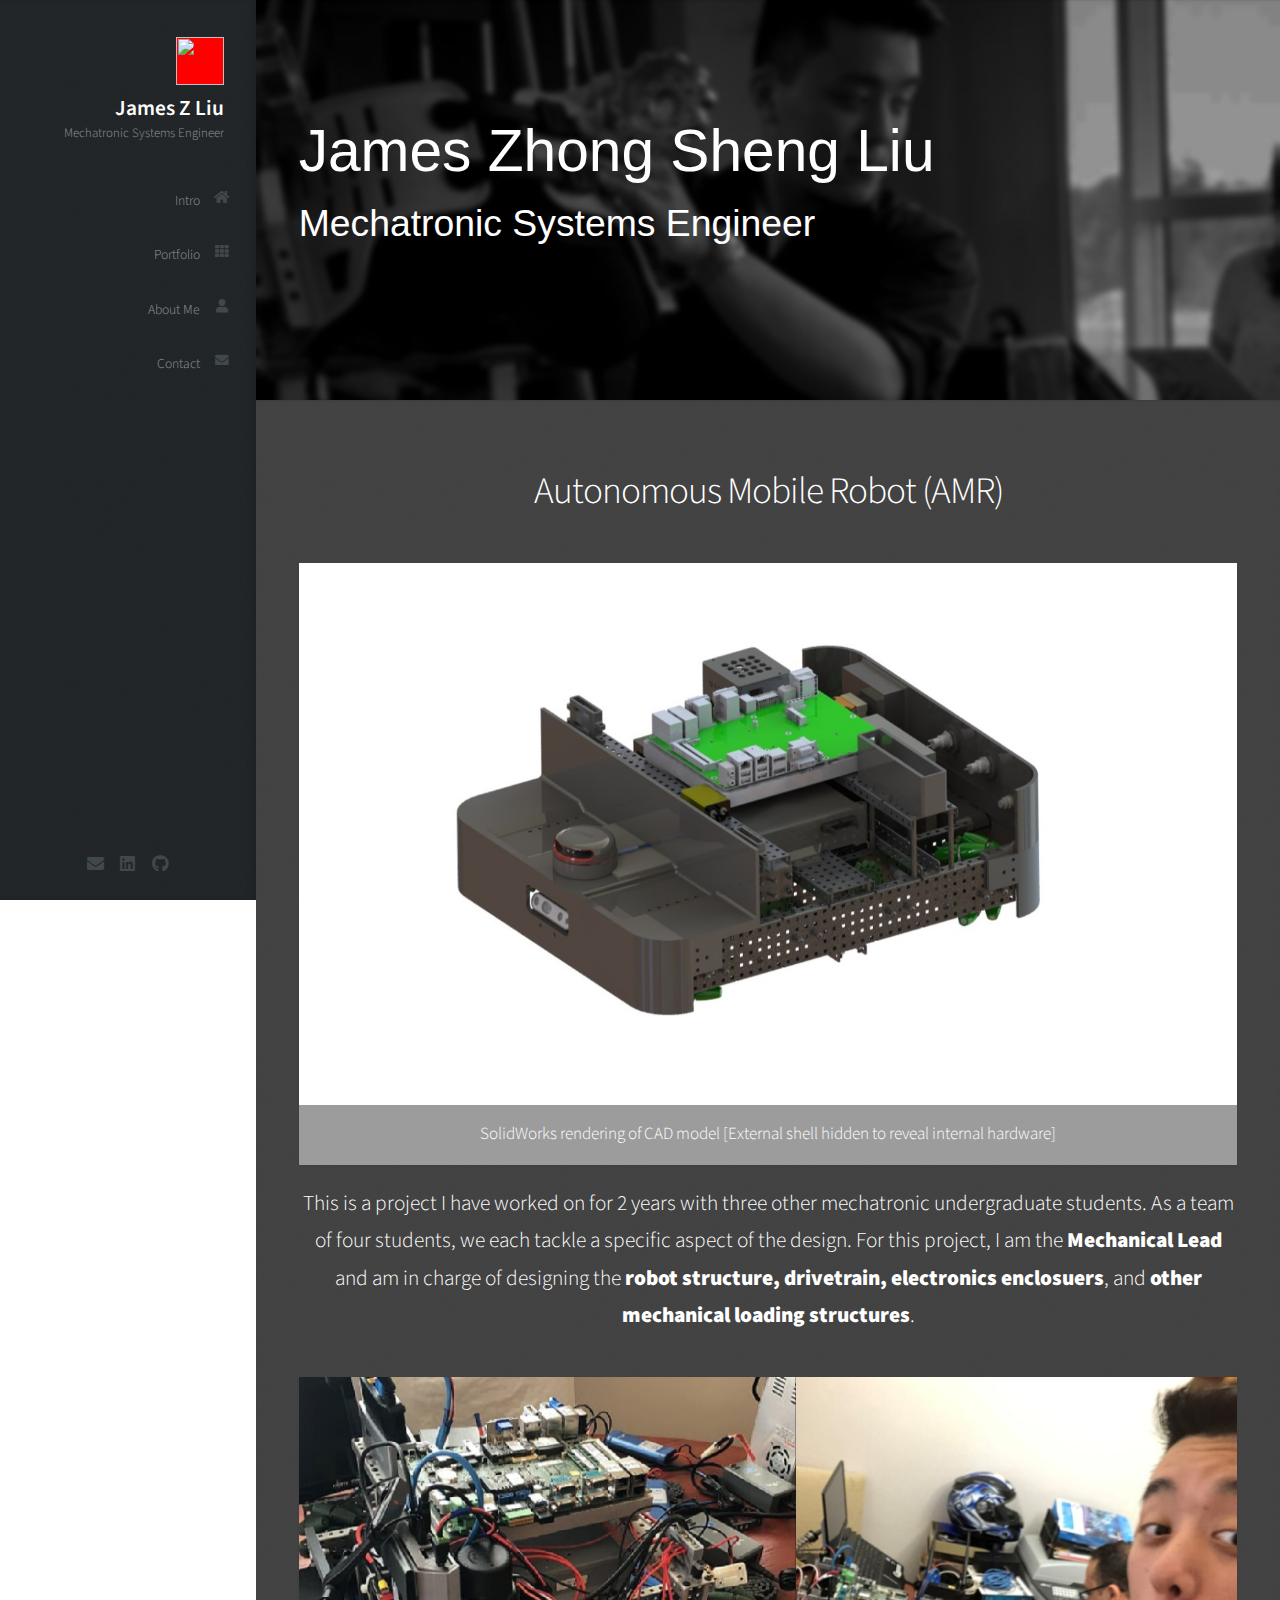
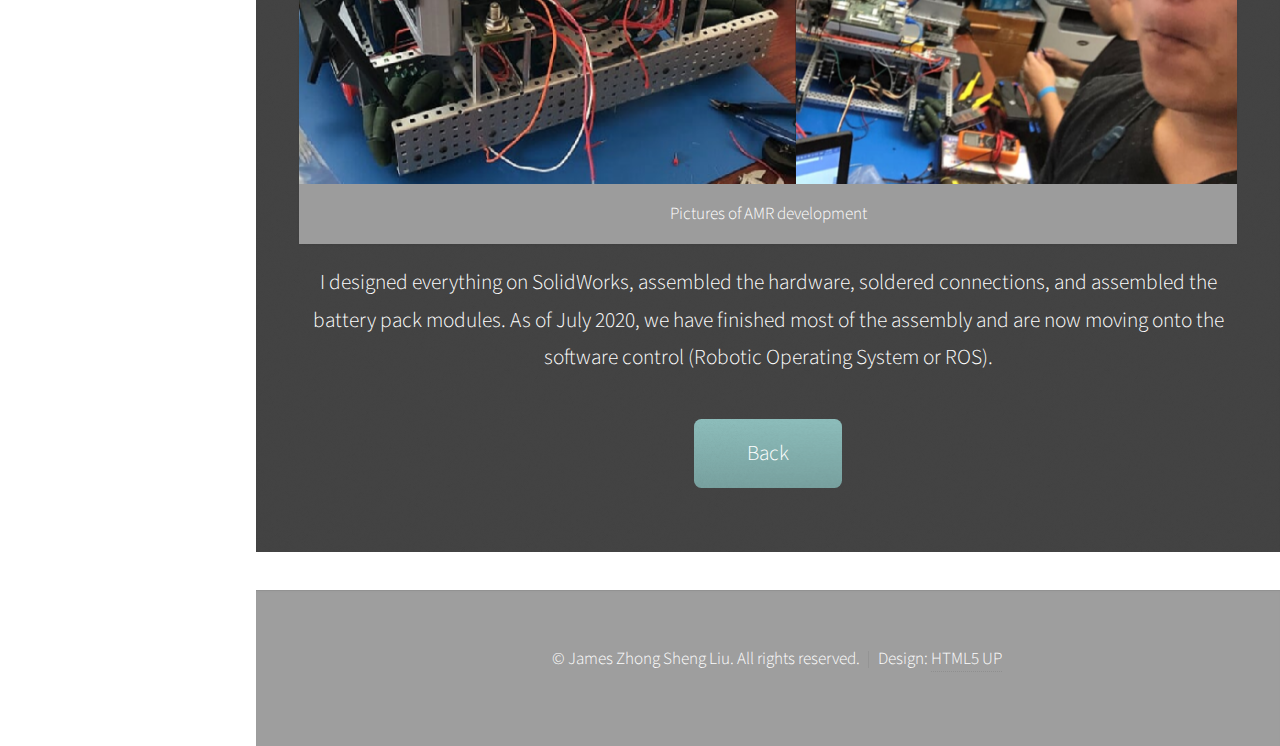
==== AMR.html @ 95d12a4d "Good commit" ====
<!DOCTYPE HTML>
<!--
	Prologue by HTML5 UP
	html5up.net | @ajlkn
	Free for personal and commercial use under the CCA 3.0 license (html5up.net/license)
-->
<html>
	<head>
		<title>James Z Liu</title>
		<meta charset="utf-8" />
		<meta name="viewport" content="width=device-width, initial-scale=1, user-scalable=no" />
		<link rel="stylesheet" href="assets/css/main.css" />
	</head>
	<body class="is-preload">

		<!-- Header -->
			<div id="header">

				<div class="top">

					<!-- Logo -->
						<div id="logo">
							<span class="image avatar48"><img src="images/avatar.jpg" alt="" /></span>
							<h1 id="title">James Z Liu</h1>
							<p>Mechatronic Systems Engineer</p>
						</div>

					<!-- Nav -->
						<nav id="nav">
							<ul>
								<li><a href="index.html#top" id="top-link"><span class="icon solid fa-home">Intro</span></a></li>
								<li><a href="index.html#portfolio" id="portfolio-link"><span class="icon solid fa-th">Portfolio</span></a></li>
								<li><a href="index.html#about" id="about-link"><span class="icon solid fa-user">About Me</span></a></li>
								<li><a href="index.html#contact" id="contact-link"><span class="icon solid fa-envelope">Contact</span></a></li>
							</ul>
						</nav>

				</div>

				<div class="bottom">

					<!-- Social Icons -->
						<ul class="icons">
							<li><a href="mailto:liuj123123@gmail.com?subject=I saw your GitHub Pages Portfolio" class="icon solid fa-envelope"><span class="label">Email</span></a></li>
							<li><a href="https://www.linkedin.com/in/jameszliu/" class="icon brands fa-linkedin"><span class="label">LinkedIn</a></span></a></li>
							<!-- <li><a href="#" class="icon brands fa-facebook-f"><span class="label">Facebook</span></a></li> -->
							<li><a href="https://github.com/liuj123123" class="icon brands fa-github"><span class="label">Github</span></a></li>
							<!-- <li><a href="#" class="icon brands fa-dribbble"><span class="label">Dribbble</span></a></li> -->
						</ul>

				</div>

			</div>

		<!-- Main -->
			<div id="main">

				<!-- Intro -->
					<section id="top" class="one dark cover">
						<div class="container">

							<header>
								<h4 class="alt"><strong>James Zhong Sheng Liu </strong></h4>
								<h5 class="alt"><strong>Mechatronic Systems Engineer</strong></h5>
								<!-- <p>Welcome to my online portfolio.<br />
								</p> -->
							</header>

							

						</div>
					</section>

				<!-- Portfolio -->
					<section id="portfolio" class="two">
						<div class="container">

							<header>
								<h2>Autonomous Mobile Robot (AMR)</h2>
							</header>
							<article class="item">
								<a class="image fit"><img src="images/AMR_1.jpg" width="700" alt="" /></a>
								<header>
									<h3>SolidWorks rendering of CAD model [External shell hidden to reveal internal hardware]
									</h3>
								</header>
							</article>
							<p> This is a project I have worked on for 2 years with three other mechatronic 
								undergraduate students. As a team of four students, we each tackle a 
								specific aspect of the design. For this project, I am the <emph>Mechanical Lead</emph>
								and am in charge of designing the <emph>robot structure, drivetrain, electronics 
								enclosuers</emph>, and <emph>other mechanical loading structures</emph>.
							</p>
							<article class="item">
								<a class="image fit"><img src="images/AMR_2.jpg" width="700" alt="" /></a>
								<header>
									<h3>Pictures of AMR development</h3>
								</header>
							</article>
							<p> I designed everything on SolidWorks, assembled the hardware, soldered 
								connections, and assembled the battery pack modules. As of 
								July 2020, we have finished most of the assembly and are now 
								moving onto the software control (Robotic Operating System or ROS).
							</p>
							<footer>
								<a href="index.html#portfolio" class="button scrolly">Back</a>
							</footer>
							<!-- <div class="row">
								<div class="col-4 col-12-mobile">
									<article class="item">
										<a href="#" class="image fit"><img src="images/pic02.jpg" alt="" /></a>
										<header>
											<h3>Autonomous Eco-robot</h3>
										</header>
									</article>
									<article class="item">
										<a href="#" class="image fit"><img src="images/pic03.jpg" alt="" /></a>
										<header>
											<h3>VTOL Drone UAV</h3>
										</header>
									</article>
								</div>
								<div class="col-4 col-12-mobile">
									<article class="item">
										<a href="#" class="image fit"><img src="images/pic04.jpg" alt="" /></a>
										<header>
											<h3>Biomimetic Hand</h3>
										</header>
									</article>
									<article class="item">
										<a href="#" class="image fit"><img src="images/pic05.jpg" alt="" /></a>
										<header>
											<h3>Placeholder 1</h3>
										</header>
									</article>
								</div>
								<div class="col-4 col-12-mobile">
									<article class="item">
										<a href="#" class="image fit"><img src="images/pic06.jpg" alt="" /></a>
										<header>
											<h3>Placeholder 2</h3>
										</header>
									</article>
									<article class="item">
										<a href="#" class="image fit"><img src="images/pic07.jpg" alt="" /></a>
										<header>
											<h3>Placeholder 3</h3>
										</header>
									</article>
								</div>
							</div> -->

						</div>
					</section>

				<!-- About Me -->
					<!-- <section id="about" class="three">
						<div class="container">

							<header>
								<h2>About Me</h2>
							</header>

							<a href="#" class="image featured"><img src="images/pic08.jpg" alt="" /></a>

							<p>You may find it difficult to separate me from my computer because 
								I am usually working on an engineering project, learning about the 
								stock market, or playing video games. However, if you DO manage to 
								get me outdoors, we could go on hikes together, workout at the gym, or 
								grill up some meat on my barbeque. Occasionally, movies at the local Cineplex!
								</br></br>
								My father comes from China, and my mother, South Korea. I was born in Manila, 
								Philippines where I spent the first 18 years of my life. Currently, I call 
								Vancouver, Canada my home.
							</p>

						</div>
					</section> -->

				<!-- Contact -->
					<!-- <section id="contact" class="four">
						<div class="container">

							<header>
								<h2>Contact</h2>
							</header>

							<p>If you have made it this far, I would love to hear from you. 
								What are your interests? What are your passions? Do you have 
								a venture you would like to work on with me? Reach out!
							</p>
							<li><a href="mailto:liuj123123@gmail.com?subject=I saw your GitHub Pages Portfolio" class="icon solid fa-envelope"><span class="label">Email</span></a><a href="mailto:liuj123123@gmail.com?subject=I saw your GitHub Pages Portfolio"> liuj123123@gmail.com</a></li>
							<li><a href="https://www.linkedin.com/in/jameszliu/" class="icon brands fa-linkedin"><span class="label">LinkedIn</a></span></a> <a href="https://www.linkedin.com/in/jameszliu/">LinkedIn.com/in/jameszliu/</a></li>
							<li><a href="https://github.com/liuj123123" class="icon brands fa-github"><span class="label">Github</span></a> <a href="https://github.com/liuj123123">GitHub.com/liuj123123</a></li>
							<!-- <form method="post" action="#">
								<div class="row">
									<div class="col-6 col-12-mobile"><input type="text" name="name" placeholder="Name" /></div>
									<div class="col-6 col-12-mobile"><input type="text" name="email" placeholder="Email" /></div>
									<div class="col-12">
										<textarea name="message" placeholder="Message"></textarea>
									</div>
									<div class="col-12">
										<input type="submit" value="Send Message" />
									</div>
								</div>
							</form> -->

						</div>
					</section> -->

			</div>

		<!-- Footer -->
			<div id="footer">

				<!-- Copyright -->
					<ul class="copyright">
						<li>&copy; James Zhong Sheng Liu. All rights reserved.</li><li>Design: <a href="http://html5up.net">HTML5 UP</a></li>
					</ul>

			</div>

		<!-- Scripts -->
			<script src="assets/js/jquery.min.js"></script>
			<script src="assets/js/jquery.scrolly.min.js"></script>
			<script src="assets/js/jquery.scrollex.min.js"></script>
			<script src="assets/js/browser.min.js"></script>
			<script src="assets/js/breakpoints.min.js"></script>
			<script src="assets/js/util.js"></script>
			<script src="assets/js/main.js"></script>

	</body>
</html>
---- assets/css/main.css ----
@import url("fontawesome-all.min.css");
@import url("https://fonts.googleapis.com/css?family=Source+Sans+Pro:300,300italic,400,600");

/*
	Prologue by HTML5 UP
	html5up.net | @ajlkn
	Free for personal and commercial use under the CCA 3.0 license (html5up.net/license)
*/

html, body, div, span, applet, object,
iframe, h1, h2, h3, h4, h5, h6, p, blockquote,
pre, a, abbr, acronym, address, big, cite,
code, del, dfn, em, img, ins, kbd, q, s, samp,
small, strike, strong, sub, sup, tt, var, b,
u, i, center, dl, dt, dd, ol, ul, li, fieldset,
form, label, legend, table, caption, tbody,
tfoot, thead, tr, th, td, article, aside,
canvas, details, embed, figure, figcaption,
footer, header, hgroup, menu, nav, output, ruby,
section, summary, time, mark, audio, video {
	margin: 0;
	padding: 0;
	border: 0;
	font-size: 100%;
	font: inherit;
	vertical-align: baseline;}

article, aside, details, figcaption, figure,
footer, header, hgroup, menu, nav, section {
	display: block;}

body {
	line-height: 1;
}

ol, ul {
	list-style: none;
}

blockquote, q {
	quotes: none;
}

	blockquote:before, blockquote:after, q:before, q:after {
		content: '';
		content: none;
	}

table {
	border-collapse: collapse;
	border-spacing: 0;
}

body {
	-webkit-text-size-adjust: none;
}

mark {
	background-color: transparent;
	color: inherit;
}

input::-moz-focus-inner {
	border: 0;
	padding: 0;
}

input, select, textarea {
	-moz-appearance: none;
	-webkit-appearance: none;
	-ms-appearance: none;
	appearance: none;
}

/* Basic */

	html {
		box-sizing: border-box;
	}

	*, *:before, *:after {
		box-sizing: inherit;
	}

	body {
		background: #fff;
		font-family: 'Source Sans Pro', sans-serif;
		font-size: 19pt;
		font-weight: 300;
		line-height: 1.75em;
		color: rgb(255, 255, 255);
	}

		body.is-preload *, body.is-preload *:before, body.is-preload *:after {
			-moz-animation: none !important;
			-webkit-animation: none !important;
			-ms-animation: none !important;
			animation: none !important;
			-moz-transition: none !important;
			-webkit-transition: none !important;
			-ms-transition: none !important;
			transition: none !important;
		}

	input, textarea, select {
		font-family: 'Source Sans Pro', sans-serif;
		font-size: 19pt;
		font-weight: 300;
		line-height: 1.75em;
		color: rgb(255, 255, 255);
	}

	h1, h2, h3, h4, h5, h6 {
		font-weight: 300;
		color: rgb(255, 255, 255);
		line-height: 1.5em;
	}

	h1 a, h2 a, h3 a, h4 a, h5 a, h6 a {
		color: inherit;
		text-decoration: none;
	}

		h1 a strong, h2 a strong, h3 a strong, h4 a strong, h5 a strong, h6 a strong {
			color: rgb(255, 255, 255);
		}

	h2 {
		font-size: 1.75em;
		letter-spacing: -1px;
	}

		h2.alt {
			color: rgb(255, 255, 255);
		}

			h2.alt strong {
				color: #666;
			}

	h3 {
		font-size: 1.5em;
	}
	h4 {
		font-size: 2.75em;
		font-family: 'Georgia', sans-serif;
	}
	h5 {
		font-size: 1.75em;
		font-family: 'Georgia', sans-serif;
	}
	header {
		margin: 0 0 2em 0;
	}

		header > p {
			margin: 1em 0 0 0;
		}

	footer {
		margin: 2em 0 0 0;
	}

	strong, b {
		font-weight: 300;
		color: #666;
	}

	emphasize, emph {
		font-weight: 1000;
		color: rgb(255, 255, 255);
	}

	em, i {
		font-style: italic;
	}

	a {
		text-decoration: none;
		color: inherit;
		border-bottom: dotted 1px rgba(128, 128, 128, 0.5);
		-moz-transition: color 0.35s ease-in-out, border-bottom-color 0.35s ease-in-out;
		-webkit-transition: color 0.35s ease-in-out, border-bottom-color 0.35s ease-in-out;
		-ms-transition: color 0.35s ease-in-out, border-bottom-color 0.35s ease-in-out;
		transition: color 0.35s ease-in-out, border-bottom-color 0.35s ease-in-out;
		outline: 0;
	}

		a:hover {
			color: #E27689;
			border-bottom-color: rgba(255, 255, 255, 0);
		}

	sub {
		position: relative;
		top: 0.5em;
		font-size: 0.8em;
	}

	sup {
		position: relative;
		top: -0.5em;
		font-size: 0.8em;
	}

	hr {
		border: 0;
		border-top: solid 1px #ddd;
	}

	blockquote {
		border-left: solid 0.5em #ddd;
		padding: 1em 0 1em 2em;
		font-style: italic;
	}

	p, ul, ol, dl, table {
		margin-bottom: 2em;
	}

	br.clear {
		clear: both;
	}

/* Container */

	.container {
		margin: 0 auto;
		max-width: 100%;
		width: 1400px;
	}

		@media screen and (min-width: 961px) and (max-width: 1880px) {

			.container {
				width: 1200px;
			}

		}

		@media screen and (min-width: 961px) and (max-width: 1620px) {

			.container {
				width: 960px;
			}

		}

		@media screen and (min-width: 961px) and (max-width: 1320px) {

			.container {
				width: 100%;
			}

		}

		@media screen and (max-width: 960px) {

			.container {
				width: 100%;
			}

		}

		@media screen and (max-width: 736px) {

			.container {
				width: 100%;
			}

		}

/* Row */

	.row {
		display: flex;
		flex-wrap: wrap;
		box-sizing: border-box;
		align-items: stretch;
	}

		.row > * {
			box-sizing: border-box;
		}

		.row.gtr-uniform > * > :last-child {
			margin-bottom: 0;
		}

		.row.aln-left {
			justify-content: flex-start;
		}

		.row.aln-center {
			justify-content: center;
		}

		.row.aln-right {
			justify-content: flex-end;
		}

		.row.aln-top {
			align-items: flex-start;
		}

		.row.aln-middle {
			align-items: center;
		}

		.row.aln-bottom {
			align-items: flex-end;
		}

		.row > .imp {
			order: -1;
		}

		.row > .col-1 {
			width: 8.33333%;
		}

		.row > .off-1 {
			margin-left: 8.33333%;
		}

		.row > .col-2 {
			width: 16.66667%;
		}

		.row > .off-2 {
			margin-left: 16.66667%;
		}

		.row > .col-3 {
			width: 25%;
		}

		.row > .off-3 {
			margin-left: 25%;
		}

		.row > .col-4 {
			width: 33.33333%;
		}

		.row > .off-4 {
			margin-left: 33.33333%;
		}

		.row > .col-5 {
			width: 41.66667%;
		}

		.row > .off-5 {
			margin-left: 41.66667%;
		}

		.row > .col-6 {
			width: 50%;
		}

		.row > .off-6 {
			margin-left: 50%;
		}

		.row > .col-7 {
			width: 58.33333%;
		}

		.row > .off-7 {
			margin-left: 58.33333%;
		}

		.row > .col-8 {
			width: 66.66667%;
		}

		.row > .off-8 {
			margin-left: 66.66667%;
		}

		.row > .col-9 {
			width: 75%;
		}

		.row > .off-9 {
			margin-left: 75%;
		}

		.row > .col-10 {
			width: 83.33333%;
		}

		.row > .off-10 {
			margin-left: 83.33333%;
		}

		.row > .col-11 {
			width: 91.66667%;
		}

		.row > .off-11 {
			margin-left: 91.66667%;
		}

		.row > .col-12 {
			width: 100%;
		}

		.row > .off-12 {
			margin-left: 100%;
		}

		.row.gtr-0 {
			margin-top: 0px;
			margin-left: 0px;
		}

			.row.gtr-0 > * {
				padding: 0px 0 0 0px;
			}

			.row.gtr-0.gtr-uniform {
				margin-top: 0px;
			}

				.row.gtr-0.gtr-uniform > * {
					padding-top: 0px;
				}

		.row.gtr-25 {
			margin-top: -10px;
			margin-left: -10px;
		}

			.row.gtr-25 > * {
				padding: 10px 0 0 10px;
			}

			.row.gtr-25.gtr-uniform {
				margin-top: -10px;
			}

				.row.gtr-25.gtr-uniform > * {
					padding-top: 10px;
				}

		.row.gtr-50 {
			margin-top: -20px;
			margin-left: -20px;
		}

			.row.gtr-50 > * {
				padding: 20px 0 0 20px;
			}

			.row.gtr-50.gtr-uniform {
				margin-top: -20px;
			}

				.row.gtr-50.gtr-uniform > * {
					padding-top: 20px;
				}

		.row {
			margin-top: -40px;
			margin-left: -40px;
		}

			.row > * {
				padding: 40px 0 0 40px;
			}

			.row.gtr-uniform {
				margin-top: -40px;
			}

				.row.gtr-uniform > * {
					padding-top: 40px;
				}

		.row.gtr-150 {
			margin-top: -60px;
			margin-left: -60px;
		}

			.row.gtr-150 > * {
				padding: 60px 0 0 60px;
			}

			.row.gtr-150.gtr-uniform {
				margin-top: -60px;
			}

				.row.gtr-150.gtr-uniform > * {
					padding-top: 60px;
				}

		.row.gtr-200 {
			margin-top: -80px;
			margin-left: -80px;
		}

			.row.gtr-200 > * {
				padding: 80px 0 0 80px;
			}

			.row.gtr-200.gtr-uniform {
				margin-top: -80px;
			}

				.row.gtr-200.gtr-uniform > * {
					padding-top: 80px;
				}

		@media screen and (min-width: 961px) and (max-width: 1880px) {

			.row {
				display: flex;
				flex-wrap: wrap;
				box-sizing: border-box;
				align-items: stretch;
			}

				.row > * {
					box-sizing: border-box;
				}

				.row.gtr-uniform > * > :last-child {
					margin-bottom: 0;
				}

				.row.aln-left {
					justify-content: flex-start;
				}

				.row.aln-center {
					justify-content: center;
				}

				.row.aln-right {
					justify-content: flex-end;
				}

				.row.aln-top {
					align-items: flex-start;
				}

				.row.aln-middle {
					align-items: center;
				}

				.row.aln-bottom {
					align-items: flex-end;
				}

				.row > .imp-wide {
					order: -1;
				}

				.row > .col-1-wide {
					width: 8.33333%;
				}

				.row > .off-1-wide {
					margin-left: 8.33333%;
				}

				.row > .col-2-wide {
					width: 16.66667%;
				}

				.row > .off-2-wide {
					margin-left: 16.66667%;
				}

				.row > .col-3-wide {
					width: 25%;
				}

				.row > .off-3-wide {
					margin-left: 25%;
				}

				.row > .col-4-wide {
					width: 33.33333%;
				}

				.row > .off-4-wide {
					margin-left: 33.33333%;
				}

				.row > .col-5-wide {
					width: 41.66667%;
				}

				.row > .off-5-wide {
					margin-left: 41.66667%;
				}

				.row > .col-6-wide {
					width: 50%;
				}

				.row > .off-6-wide {
					margin-left: 50%;
				}

				.row > .col-7-wide {
					width: 58.33333%;
				}

				.row > .off-7-wide {
					margin-left: 58.33333%;
				}

				.row > .col-8-wide {
					width: 66.66667%;
				}

				.row > .off-8-wide {
					margin-left: 66.66667%;
				}

				.row > .col-9-wide {
					width: 75%;
				}

				.row > .off-9-wide {
					margin-left: 75%;
				}

				.row > .col-10-wide {
					width: 83.33333%;
				}

				.row > .off-10-wide {
					margin-left: 83.33333%;
				}

				.row > .col-11-wide {
					width: 91.66667%;
				}

				.row > .off-11-wide {
					margin-left: 91.66667%;
				}

				.row > .col-12-wide {
					width: 100%;
				}

				.row > .off-12-wide {
					margin-left: 100%;
				}

				.row.gtr-0 {
					margin-top: 0px;
					margin-left: 0px;
				}

					.row.gtr-0 > * {
						padding: 0px 0 0 0px;
					}

					.row.gtr-0.gtr-uniform {
						margin-top: 0px;
					}

						.row.gtr-0.gtr-uniform > * {
							padding-top: 0px;
						}

				.row.gtr-25 {
					margin-top: -10px;
					margin-left: -10px;
				}

					.row.gtr-25 > * {
						padding: 10px 0 0 10px;
					}

					.row.gtr-25.gtr-uniform {
						margin-top: -10px;
					}

						.row.gtr-25.gtr-uniform > * {
							padding-top: 10px;
						}

				.row.gtr-50 {
					margin-top: -20px;
					margin-left: -20px;
				}

					.row.gtr-50 > * {
						padding: 20px 0 0 20px;
					}

					.row.gtr-50.gtr-uniform {
						margin-top: -20px;
					}

						.row.gtr-50.gtr-uniform > * {
							padding-top: 20px;
						}

				.row {
					margin-top: -40px;
					margin-left: -40px;
				}

					.row > * {
						padding: 40px 0 0 40px;
					}

					.row.gtr-uniform {
						margin-top: -40px;
					}

						.row.gtr-uniform > * {
							padding-top: 40px;
						}

				.row.gtr-150 {
					margin-top: -60px;
					margin-left: -60px;
				}

					.row.gtr-150 > * {
						padding: 60px 0 0 60px;
					}

					.row.gtr-150.gtr-uniform {
						margin-top: -60px;
					}

						.row.gtr-150.gtr-uniform > * {
							padding-top: 60px;
						}

				.row.gtr-200 {
					margin-top: -80px;
					margin-left: -80px;
				}

					.row.gtr-200 > * {
						padding: 80px 0 0 80px;
					}

					.row.gtr-200.gtr-uniform {
						margin-top: -80px;
					}

						.row.gtr-200.gtr-uniform > * {
							padding-top: 80px;
						}

		}

		@media screen and (min-width: 961px) and (max-width: 1620px) {

			.row {
				display: flex;
				flex-wrap: wrap;
				box-sizing: border-box;
				align-items: stretch;
			}

				.row > * {
					box-sizing: border-box;
				}

				.row.gtr-uniform > * > :last-child {
					margin-bottom: 0;
				}

				.row.aln-left {
					justify-content: flex-start;
				}

				.row.aln-center {
					justify-content: center;
				}

				.row.aln-right {
					justify-content: flex-end;
				}

				.row.aln-top {
					align-items: flex-start;
				}

				.row.aln-middle {
					align-items: center;
				}

				.row.aln-bottom {
					align-items: flex-end;
				}

				.row > .imp-normal {
					order: -1;
				}

				.row > .col-1-normal {
					width: 8.33333%;
				}

				.row > .off-1-normal {
					margin-left: 8.33333%;
				}

				.row > .col-2-normal {
					width: 16.66667%;
				}

				.row > .off-2-normal {
					margin-left: 16.66667%;
				}

				.row > .col-3-normal {
					width: 25%;
				}

				.row > .off-3-normal {
					margin-left: 25%;
				}

				.row > .col-4-normal {
					width: 33.33333%;
				}

				.row > .off-4-normal {
					margin-left: 33.33333%;
				}

				.row > .col-5-normal {
					width: 41.66667%;
				}

				.row > .off-5-normal {
					margin-left: 41.66667%;
				}

				.row > .col-6-normal {
					width: 50%;
				}

				.row > .off-6-normal {
					margin-left: 50%;
				}

				.row > .col-7-normal {
					width: 58.33333%;
				}

				.row > .off-7-normal {
					margin-left: 58.33333%;
				}

				.row > .col-8-normal {
					width: 66.66667%;
				}

				.row > .off-8-normal {
					margin-left: 66.66667%;
				}

				.row > .col-9-normal {
					width: 75%;
				}

				.row > .off-9-normal {
					margin-left: 75%;
				}

				.row > .col-10-normal {
					width: 83.33333%;
				}

				.row > .off-10-normal {
					margin-left: 83.33333%;
				}

				.row > .col-11-normal {
					width: 91.66667%;
				}

				.row > .off-11-normal {
					margin-left: 91.66667%;
				}

				.row > .col-12-normal {
					width: 100%;
				}

				.row > .off-12-normal {
					margin-left: 100%;
				}

				.row.gtr-0 {
					margin-top: 0px;
					margin-left: 0px;
				}

					.row.gtr-0 > * {
						padding: 0px 0 0 0px;
					}

					.row.gtr-0.gtr-uniform {
						margin-top: 0px;
					}

						.row.gtr-0.gtr-uniform > * {
							padding-top: 0px;
						}

				.row.gtr-25 {
					margin-top: -10px;
					margin-left: -10px;
				}

					.row.gtr-25 > * {
						padding: 10px 0 0 10px;
					}

					.row.gtr-25.gtr-uniform {
						margin-top: -10px;
					}

						.row.gtr-25.gtr-uniform > * {
							padding-top: 10px;
						}

				.row.gtr-50 {
					margin-top: -20px;
					margin-left: -20px;
				}

					.row.gtr-50 > * {
						padding: 20px 0 0 20px;
					}

					.row.gtr-50.gtr-uniform {
						margin-top: -20px;
					}

						.row.gtr-50.gtr-uniform > * {
							padding-top: 20px;
						}

				.row {
					margin-top: -40px;
					margin-left: -40px;
				}

					.row > * {
						padding: 40px 0 0 40px;
					}

					.row.gtr-uniform {
						margin-top: -40px;
					}

						.row.gtr-uniform > * {
							padding-top: 40px;
						}

				.row.gtr-150 {
					margin-top: -60px;
					margin-left: -60px;
				}

					.row.gtr-150 > * {
						padding: 60px 0 0 60px;
					}

					.row.gtr-150.gtr-uniform {
						margin-top: -60px;
					}

						.row.gtr-150.gtr-uniform > * {
							padding-top: 60px;
						}

				.row.gtr-200 {
					margin-top: -80px;
					margin-left: -80px;
				}

					.row.gtr-200 > * {
						padding: 80px 0 0 80px;
					}

					.row.gtr-200.gtr-uniform {
						margin-top: -80px;
					}

						.row.gtr-200.gtr-uniform > * {
							padding-top: 80px;
						}

		}

		@media screen and (min-width: 961px) and (max-width: 1320px) {

			.row {
				display: flex;
				flex-wrap: wrap;
				box-sizing: border-box;
				align-items: stretch;
			}

				.row > * {
					box-sizing: border-box;
				}

				.row.gtr-uniform > * > :last-child {
					margin-bottom: 0;
				}

				.row.aln-left {
					justify-content: flex-start;
				}

				.row.aln-center {
					justify-content: center;
				}

				.row.aln-right {
					justify-content: flex-end;
				}

				.row.aln-top {
					align-items: flex-start;
				}

				.row.aln-middle {
					align-items: center;
				}

				.row.aln-bottom {
					align-items: flex-end;
				}

				.row > .imp-narrow {
					order: -1;
				}

				.row > .col-1-narrow {
					width: 8.33333%;
				}

				.row > .off-1-narrow {
					margin-left: 8.33333%;
				}

				.row > .col-2-narrow {
					width: 16.66667%;
				}

				.row > .off-2-narrow {
					margin-left: 16.66667%;
				}

				.row > .col-3-narrow {
					width: 25%;
				}

				.row > .off-3-narrow {
					margin-left: 25%;
				}

				.row > .col-4-narrow {
					width: 33.33333%;
				}

				.row > .off-4-narrow {
					margin-left: 33.33333%;
				}

				.row > .col-5-narrow {
					width: 41.66667%;
				}

				.row > .off-5-narrow {
					margin-left: 41.66667%;
				}

				.row > .col-6-narrow {
					width: 50%;
				}

				.row > .off-6-narrow {
					margin-left: 50%;
				}

				.row > .col-7-narrow {
					width: 58.33333%;
				}

				.row > .off-7-narrow {
					margin-left: 58.33333%;
				}

				.row > .col-8-narrow {
					width: 66.66667%;
				}

				.row > .off-8-narrow {
					margin-left: 66.66667%;
				}

				.row > .col-9-narrow {
					width: 75%;
				}

				.row > .off-9-narrow {
					margin-left: 75%;
				}

				.row > .col-10-narrow {
					width: 83.33333%;
				}

				.row > .off-10-narrow {
					margin-left: 83.33333%;
				}

				.row > .col-11-narrow {
					width: 91.66667%;
				}

				.row > .off-11-narrow {
					margin-left: 91.66667%;
				}

				.row > .col-12-narrow {
					width: 100%;
				}

				.row > .off-12-narrow {
					margin-left: 100%;
				}

				.row.gtr-0 {
					margin-top: 0px;
					margin-left: 0px;
				}

					.row.gtr-0 > * {
						padding: 0px 0 0 0px;
					}

					.row.gtr-0.gtr-uniform {
						margin-top: 0px;
					}

						.row.gtr-0.gtr-uniform > * {
							padding-top: 0px;
						}

				.row.gtr-25 {
					margin-top: -5px;
					margin-left: -5px;
				}

					.row.gtr-25 > * {
						padding: 5px 0 0 5px;
					}

					.row.gtr-25.gtr-uniform {
						margin-top: -5px;
					}

						.row.gtr-25.gtr-uniform > * {
							padding-top: 5px;
						}

				.row.gtr-50 {
					margin-top: -10px;
					margin-left: -10px;
				}

					.row.gtr-50 > * {
						padding: 10px 0 0 10px;
					}

					.row.gtr-50.gtr-uniform {
						margin-top: -10px;
					}

						.row.gtr-50.gtr-uniform > * {
							padding-top: 10px;
						}

				.row {
					margin-top: -20px;
					margin-left: -20px;
				}

					.row > * {
						padding: 20px 0 0 20px;
					}

					.row.gtr-uniform {
						margin-top: -20px;
					}

						.row.gtr-uniform > * {
							padding-top: 20px;
						}

				.row.gtr-150 {
					margin-top: -30px;
					margin-left: -30px;
				}

					.row.gtr-150 > * {
						padding: 30px 0 0 30px;
					}

					.row.gtr-150.gtr-uniform {
						margin-top: -30px;
					}

						.row.gtr-150.gtr-uniform > * {
							padding-top: 30px;
						}

				.row.gtr-200 {
					margin-top: -40px;
					margin-left: -40px;
				}

					.row.gtr-200 > * {
						padding: 40px 0 0 40px;
					}

					.row.gtr-200.gtr-uniform {
						margin-top: -40px;
					}

						.row.gtr-200.gtr-uniform > * {
							padding-top: 40px;
						}

		}

		@media screen and (max-width: 960px) {

			.row {
				display: flex;
				flex-wrap: wrap;
				box-sizing: border-box;
				align-items: stretch;
			}

				.row > * {
					box-sizing: border-box;
				}

				.row.gtr-uniform > * > :last-child {
					margin-bottom: 0;
				}

				.row.aln-left {
					justify-content: flex-start;
				}

				.row.aln-center {
					justify-content: center;
				}

				.row.aln-right {
					justify-content: flex-end;
				}

				.row.aln-top {
					align-items: flex-start;
				}

				.row.aln-middle {
					align-items: center;
				}

				.row.aln-bottom {
					align-items: flex-end;
				}

				.row > .imp-narrower {
					order: -1;
				}

				.row > .col-1-narrower {
					width: 8.33333%;
				}

				.row > .off-1-narrower {
					margin-left: 8.33333%;
				}

				.row > .col-2-narrower {
					width: 16.66667%;
				}

				.row > .off-2-narrower {
					margin-left: 16.66667%;
				}

				.row > .col-3-narrower {
					width: 25%;
				}

				.row > .off-3-narrower {
					margin-left: 25%;
				}

				.row > .col-4-narrower {
					width: 33.33333%;
				}

				.row > .off-4-narrower {
					margin-left: 33.33333%;
				}

				.row > .col-5-narrower {
					width: 41.66667%;
				}

				.row > .off-5-narrower {
					margin-left: 41.66667%;
				}

				.row > .col-6-narrower {
					width: 50%;
				}

				.row > .off-6-narrower {
					margin-left: 50%;
				}

				.row > .col-7-narrower {
					width: 58.33333%;
				}

				.row > .off-7-narrower {
					margin-left: 58.33333%;
				}

				.row > .col-8-narrower {
					width: 66.66667%;
				}

				.row > .off-8-narrower {
					margin-left: 66.66667%;
				}

				.row > .col-9-narrower {
					width: 75%;
				}

				.row > .off-9-narrower {
					margin-left: 75%;
				}

				.row > .col-10-narrower {
					width: 83.33333%;
				}

				.row > .off-10-narrower {
					margin-left: 83.33333%;
				}

				.row > .col-11-narrower {
					width: 91.66667%;
				}

				.row > .off-11-narrower {
					margin-left: 91.66667%;
				}

				.row > .col-12-narrower {
					width: 100%;
				}

				.row > .off-12-narrower {
					margin-left: 100%;
				}

				.row.gtr-0 {
					margin-top: 0px;
					margin-left: 0px;
				}

					.row.gtr-0 > * {
						padding: 0px 0 0 0px;
					}

					.row.gtr-0.gtr-uniform {
						margin-top: 0px;
					}

						.row.gtr-0.gtr-uniform > * {
							padding-top: 0px;
						}

				.row.gtr-25 {
					margin-top: -5px;
					margin-left: -5px;
				}

					.row.gtr-25 > * {
						padding: 5px 0 0 5px;
					}

					.row.gtr-25.gtr-uniform {
						margin-top: -5px;
					}

						.row.gtr-25.gtr-uniform > * {
							padding-top: 5px;
						}

				.row.gtr-50 {
					margin-top: -10px;
					margin-left: -10px;
				}

					.row.gtr-50 > * {
						padding: 10px 0 0 10px;
					}

					.row.gtr-50.gtr-uniform {
						margin-top: -10px;
					}

						.row.gtr-50.gtr-uniform > * {
							padding-top: 10px;
						}

				.row {
					margin-top: -20px;
					margin-left: -20px;
				}

					.row > * {
						padding: 20px 0 0 20px;
					}

					.row.gtr-uniform {
						margin-top: -20px;
					}

						.row.gtr-uniform > * {
							padding-top: 20px;
						}

				.row.gtr-150 {
					margin-top: -30px;
					margin-left: -30px;
				}

					.row.gtr-150 > * {
						padding: 30px 0 0 30px;
					}

					.row.gtr-150.gtr-uniform {
						margin-top: -30px;
					}

						.row.gtr-150.gtr-uniform > * {
							padding-top: 30px;
						}

				.row.gtr-200 {
					margin-top: -40px;
					margin-left: -40px;
				}

					.row.gtr-200 > * {
						padding: 40px 0 0 40px;
					}

					.row.gtr-200.gtr-uniform {
						margin-top: -40px;
					}

						.row.gtr-200.gtr-uniform > * {
							padding-top: 40px;
						}

		}

		@media screen and (max-width: 736px) {

			.row {
				display: flex;
				flex-wrap: wrap;
				box-sizing: border-box;
				align-items: stretch;
			}

				.row > * {
					box-sizing: border-box;
				}

				.row.gtr-uniform > * > :last-child {
					margin-bottom: 0;
				}

				.row.aln-left {
					justify-content: flex-start;
				}

				.row.aln-center {
					justify-content: center;
				}

				.row.aln-right {
					justify-content: flex-end;
				}

				.row.aln-top {
					align-items: flex-start;
				}

				.row.aln-middle {
					align-items: center;
				}

				.row.aln-bottom {
					align-items: flex-end;
				}

				.row > .imp-mobile {
					order: -1;
				}

				.row > .col-1-mobile {
					width: 8.33333%;
				}

				.row > .off-1-mobile {
					margin-left: 8.33333%;
				}

				.row > .col-2-mobile {
					width: 16.66667%;
				}

				.row > .off-2-mobile {
					margin-left: 16.66667%;
				}

				.row > .col-3-mobile {
					width: 25%;
				}

				.row > .off-3-mobile {
					margin-left: 25%;
				}

				.row > .col-4-mobile {
					width: 33.33333%;
				}

				.row > .off-4-mobile {
					margin-left: 33.33333%;
				}

				.row > .col-5-mobile {
					width: 41.66667%;
				}

				.row > .off-5-mobile {
					margin-left: 41.66667%;
				}

				.row > .col-6-mobile {
					width: 50%;
				}

				.row > .off-6-mobile {
					margin-left: 50%;
				}

				.row > .col-7-mobile {
					width: 58.33333%;
				}

				.row > .off-7-mobile {
					margin-left: 58.33333%;
				}

				.row > .col-8-mobile {
					width: 66.66667%;
				}

				.row > .off-8-mobile {
					margin-left: 66.66667%;
				}

				.row > .col-9-mobile {
					width: 75%;
				}

				.row > .off-9-mobile {
					margin-left: 75%;
				}

				.row > .col-10-mobile {
					width: 83.33333%;
				}

				.row > .off-10-mobile {
					margin-left: 83.33333%;
				}

				.row > .col-11-mobile {
					width: 91.66667%;
				}

				.row > .off-11-mobile {
					margin-left: 91.66667%;
				}

				.row > .col-12-mobile {
					width: 100%;
				}

				.row > .off-12-mobile {
					margin-left: 100%;
				}

				.row.gtr-0 {
					margin-top: 0px;
					margin-left: 0px;
				}

					.row.gtr-0 > * {
						padding: 0px 0 0 0px;
					}

					.row.gtr-0.gtr-uniform {
						margin-top: 0px;
					}

						.row.gtr-0.gtr-uniform > * {
							padding-top: 0px;
						}

				.row.gtr-25 {
					margin-top: -5px;
					margin-left: -5px;
				}

					.row.gtr-25 > * {
						padding: 5px 0 0 5px;
					}

					.row.gtr-25.gtr-uniform {
						margin-top: -5px;
					}

						.row.gtr-25.gtr-uniform > * {
							padding-top: 5px;
						}

				.row.gtr-50 {
					margin-top: -10px;
					margin-left: -10px;
				}

					.row.gtr-50 > * {
						padding: 10px 0 0 10px;
					}

					.row.gtr-50.gtr-uniform {
						margin-top: -10px;
					}

						.row.gtr-50.gtr-uniform > * {
							padding-top: 10px;
						}

				.row {
					margin-top: -20px;
					margin-left: -20px;
				}

					.row > * {
						padding: 20px 0 0 20px;
					}

					.row.gtr-uniform {
						margin-top: -20px;
					}

						.row.gtr-uniform > * {
							padding-top: 20px;
						}

				.row.gtr-150 {
					margin-top: -30px;
					margin-left: -30px;
				}

					.row.gtr-150 > * {
						padding: 30px 0 0 30px;
					}

					.row.gtr-150.gtr-uniform {
						margin-top: -30px;
					}

						.row.gtr-150.gtr-uniform > * {
							padding-top: 30px;
						}

				.row.gtr-200 {
					margin-top: -40px;
					margin-left: -40px;
				}

					.row.gtr-200 > * {
						padding: 40px 0 0 40px;
					}

					.row.gtr-200.gtr-uniform {
						margin-top: -40px;
					}

						.row.gtr-200.gtr-uniform > * {
							padding-top: 40px;
						}

		}

/* Sections/Article */

	section, article {
		margin-bottom: 3em;
	}

		section > :last-child,
		section > .container, section:last-child, article > :last-child,
		article > .container, article:last-child {
			margin-bottom: 0;
		}

		.row > section, .row > article {
			margin-bottom: 0;
		}

/* Image */

	.image {
		display: inline-block;
		border: 0;
	}

		.image img {
			display: block;
			width: 100%;
		}

		.image.avatar48 {
			width: 48px;
			height: 48px;
			background: #f00;
		}

			.image.avatar48 img {
				width: 48px;
				height: 48px;
			}

		.image.fit {
			display: block;
			width: 100%;
		}

		.image.featured {
			display: block;
			width: 100%;
			margin: 0 0 2em 0;
		}

		.image.left {
			float: left;
			margin: 0 2em 2em 0;
		}

		.image.centered {
			display: block;
			margin: 0 0 2em 0;
		}

			.image.centered img {
				margin: 0 auto;
				width: auto;
			}

/* List */

	ul {
		list-style: disc;
		padding-left: 1em;
	}

		ul li {
			padding-left: 0.5em;
		}

	ol {
		list-style: decimal;
		padding-left: 1.25em;
	}

		ol li {
			padding-left: 0.25em;
		}

/* Icons */

	ul.icons {
		cursor: default;
		list-style: none;
		padding-left: 0;
	}

		ul.icons li {
			display: inline-block;
			padding-left: 0;
		}

		ul.icons a {
			display: inline-block;
			width: 2em;
			height: 2em;
			line-height: 2em;
			text-align: center;
			border: 0;
		}

/* Form */

	form label {
		display: block;
		text-align: left;
		margin-bottom: 0.5em;
	}

	form input[type="text"],
	form input[type="email"],
	form input[type="password"],
	form select,
	form textarea {
		position: relative;
		-webkit-appearance: none;
		display: block;
		border: 0;
		outline: 0;
		background: #fff;
		background: rgba(255, 255, 255, 0.75);
		width: 100%;
		border-radius: 0.35em;
		padding: 0.75em 1em 0.75em 1em;
		box-shadow: inset 0 0.1em 0.1em 0 rgba(0, 0, 0, 0.05);
		border: solid 1px rgba(0, 0, 0, 0.15);
		-moz-transition: all 0.35s ease-in-out;
		-webkit-transition: all 0.35s ease-in-out;
		-ms-transition: all 0.35s ease-in-out;
		transition: all 0.35s ease-in-out;
	}

		form input[type="text"]:focus,
		form input[type="email"]:focus,
		form input[type="password"]:focus,
		form select:focus,
		form textarea:focus {
			box-shadow: 0 0 2px 1px #8ebebc;
			background: #fff;
		}

	form input[type="text"],
	form input[type="email"],
	form input[type="password"],
	form select {
		line-height: 1.25em;
	}

	form textarea {
		min-height: 14em;
	}

	form ::-webkit-input-placeholder {
		color: #555 !important;
	}

	form :-moz-placeholder {
		color: #555 !important;
	}

	form ::-moz-placeholder {
		color: #555 !important;
	}

	form :-ms-input-placeholder {
		color: #555 !important;
	}

	form ::-moz-focus-inner {
		border: 0;
	}

/* Table */

	table {
		width: 100%;
		text-align: left;
	}

		table tbody tr:nth-child(2n+2) {
			background: #f4f4f4;
		}

		table td {
			padding: 0.5em 1em 0.5em 1em;
		}

		table th {
			text-align: left;
			padding: 0.5em 1em 0.5em 1em;
			color: #fff;
			background: #222729 url("images/overlay.png");
		}

		table thead {
			background: #444;
			color: #fff;
		}

		table tfoot {
			background: #eee;
		}

/* Button */

	input[type="button"],
	input[type="submit"],
	input[type="reset"],
	button,
	.button {
		position: relative;
		display: inline-block;
		border-radius: 0.35em;
		color: #fff !important;
		text-decoration: none;
		padding: 0.75em 2.5em 0.75em 2.5em;
		background-color: #8ebebc;
		border: 0;
		cursor: pointer;
		background-image: -moz-linear-gradient(top, rgba(0, 0, 0, 0), rgba(0, 0, 0, 0.15)), url("images/overlay.png");
		background-image: -webkit-linear-gradient(top, rgba(0, 0, 0, 0), rgba(0, 0, 0, 0.15)), url("images/overlay.png");
		background-image: -ms-linear-gradient(top, rgba(0, 0, 0, 0), rgba(0, 0, 0, 0.15)), url("images/overlay.png");
		background-image: linear-gradient(top, rgba(0, 0, 0, 0), rgba(0, 0, 0, 0.15)), url("images/overlay.png");
		-moz-transition: background-color 0.35s ease-in-out;
		-webkit-transition: background-color 0.35s ease-in-out;
		-ms-transition: background-color 0.35s ease-in-out;
		transition: background-color 0.35s ease-in-out;
	}

		input[type="button"]:hover,
		input[type="submit"]:hover,
		input[type="reset"]:hover,
		button:hover,
		.button:hover {
			background-color: #9ececc;
		}

		input[type="button"]:active,
		input[type="submit"]:active,
		input[type="reset"]:active,
		button:active,
		.button:active {
			background-color: #7eaeac;
		}

/* Item */

	.item {
		box-shadow: 0 0.05em 0.15em 0 rgba(0, 0, 0, 0.05);
		margin-bottom: 40px;
	}

		.item header {
			background: #9c9c9c;
			margin: 0;
			padding: 1em 0 1em 0;
			font-size: 0.8em;
		}

			.item header h3 {
				font-size: 1em;
			}

/* Icons */

	.icon {
		text-decoration: none;
		text-decoration: none;
	}

		.icon:before {
			-moz-osx-font-smoothing: grayscale;
			-webkit-font-smoothing: antialiased;
			display: inline-block;
			font-style: normal;
			font-variant: normal;
			text-rendering: auto;
			line-height: 1;
			text-transform: none !important;
			font-family: 'Font Awesome 5 Free';
			font-weight: 400;
		}

		.icon:before {
			line-height: inherit;
		}

		.icon > .label {
			display: none;
		}

		.icon.solid:before {
			font-weight: 900;
		}

		.icon.brands:before {
			font-family: 'Font Awesome 5 Brands';
		}

/* Header */

	#header {
		display: -moz-flex;
		display: -webkit-flex;
		display: -ms-flex;
		display: flex;
		-moz-flex-direction: column;
		-webkit-flex-direction: column;
		-ms-flex-direction: column;
		flex-direction: column;
		-moz-justify-content: space-between;
		-webkit-justify-content: space-between;
		-ms-justify-content: space-between;
		justify-content: space-between;
		background: #222629 url("images/overlay.png");
		box-shadow: inset -0.25em 0 0.25em 0 rgba(0, 0, 0, 0.1);
		color: #fff;
		height: 100%;
		left: 0;
		overflow-y: auto;
		position: fixed;
		text-align: right;
		top: 0;
		width: 375px;
	}

		#header .top {
			-moz-flex-grow: 1;
			-webkit-flex-grow: 1;
			-ms-flex-grow: 1;
			flex-grow: 1;
		}

		#header .bottom {
			-moz-flex-shrink: 0;
			-webkit-flex-shrink: 0;
			-ms-flex-shrink: 0;
			flex-shrink: 0;
			padding: 1.5em 0 0.75em 0;
		}

			#header .bottom > :last-child {
				margin-bottom: 0;
			}

		#header .icons {
			font-size: 0.8em;
			text-align: center;
		}

			#header .icons a {
				color: #41484c;
				-moz-transition: color 0.35s ease-in-out;
				-webkit-transition: color 0.35s ease-in-out;
				-ms-transition: color 0.35s ease-in-out;
				transition: color 0.35s ease-in-out;
			}

				#header .icons a:hover {
					color: #fff;
				}

	#logo {
		position: relative;
		margin: 1.75em 1.5em 1.5em 1.5em;
		min-height: 48px;
		cursor: default;
	}

		#logo h1 {
			position: relative;
			color: #fff;
			font-weight: 600;
			font-size: 1em;
			line-height: 1em;
		}

		#logo p {
			position: relative;
			display: block;
			font-size: 0.6em;
			color: rgba(255, 255, 255, 0.5);
			line-height: 1.25em;
			margin: 0.5em 0 0 0;
		}

		#logo .image {
			position: absolute;
			left: 0;
			top: 0;
		}

	#nav ul {
		list-style: none;
		padding-left: 0;
		margin-bottom: 0;
	}

		#nav ul li {
			padding-left: 0;
		}

			#nav ul li a {
				display: block;
				padding: 0.5em 1.5em 0.5em 1.5em;
				color: rgba(255, 255, 255, 0.5);
				text-decoration: none;
				outline: 0;
				border: 0;
				-moz-transition: none;
				-webkit-transition: none;
				-ms-transition: none;
				transition: none;
			}

				#nav ul li a span {
					position: relative;
					display: block;
					font-size: 0.8em;
				}

					#nav ul li a span:before {
						position: absolute;
						left: 0;
						color: #41484c;
						text-align: center;
						width: 1.25em;
						line-height: 1.75em;
					}

				#nav ul li a.active {
					background: rgba(0, 0, 0, 0.15);
					box-shadow: inset 0 0 0.25em 0 rgba(0, 0, 0, 0.125);
					color: #fff;
				}

					#nav ul li a.active span:before {
						color: #e27689;
					}

/* Footer */

	#footer {
		margin-left: 375px;
		text-align: center;
		background-color: #9e9e9e;
		padding: 3em 0 4em 0;
		box-shadow: inset 0 1px 0 0 rgba(0, 0, 0, 0.05), inset 0 0.1em 0.1em 0 rgba(0, 0, 0, 0.025);
		font-size: 0.8em;
	}

		#footer .copyright {
			cursor: default;
			margin: 0;
		}

			#footer .copyright li {
				display: inline-block;
				line-height: 1em;
				border-left: solid 1px rgba(128, 128, 128, 0.35);
				padding: 0 0 0 0.5em;
				margin: 0 0 0 0.5em;
			}

				#footer .copyright li:first-child {
					border-left: 0;
					padding-left: 0;
					margin-left: 0;
				}

/* Main */

	#main {
		margin-left: 375px;
	}

		#main > section {
			margin: 0;
			overflow: hidden;
			padding: 4em 0;
			box-shadow: inset 0 1px 0 0 rgba(0, 0, 0, 0.05), inset 0 0.1em 0.1em 0 rgba(0, 0, 0, 0.025);
			text-align: center;
			background-image: url("images/overlay.png");
		}

			#main > section.dark {
				color: #ddd;
				color: rgba(255, 255, 255, 0.75);
			}

				#main > section.dark h2, #main > section.dark h3, #main > section.dark h4, #main > section.dark h5, #main > section.dark h6 {
					color: inherit;
				}

				#main > section.dark strong {
					color: #fff;
					border-color: inherit;
				}

				#main > section.dark a {
					color: #fff;
					border-color: inherit;
				}

					#main > section.dark a:hover {
						border-bottom-color: rgba(255, 255, 255, 0);
					}

			#main > section.cover {
				padding: 10em 0;
				background-size: cover;
				background-position: center center;
			}

			#main > section.one {
				background-color: #81918E;
				background-image: url("../../images/banner.jpg");
				text-align: left;
			}

			#main > section.two {
				background-color: #444444;
			}

			#main > section.three {
				background-color: #9e9e9e;
			}

			#main > section.four {
				background-color: #444444;
			}

/* Wide */

	@media screen and (min-width: 961px) and (max-width: 1880px) {

		/* Basic */

			body, input, textarea, select {
				font-size: 17pt;
			}

		/* Header */

			#header {
				width: 300px;
			}

		/* Footer */

			#footer {
				margin-left: 300px;
			}

		/* Main */

			#main {
				margin-left: 300px;
			}

	}

/* Normal */

	@media screen and (min-width: 961px) and (max-width: 1620px) {

		/* Main */

			#main > section {
				padding: 3em 0;
			}

			#main section.cover {
				padding: 5em 0;
			}

	}

/* Narrow */

	@media screen and (min-width: 961px) and (max-width: 1320px) {

		/* Basic */

			body, input, textarea, select {
				font-size: 16pt;
			}

			.container {
				padding: 0 2em 0 2em;
			}

		/* Icons */

			ul.icons li a {
				width: 1.75em;
			}

		/* Item */

			.item {
				margin-bottom: 20px;
			}

		/* Header */

			#header {
				width: 20%;
			}

			#logo .image {
				position: relative;
				margin: 0 0 0.5em 0;
			}

			#nav ul li a {
				font-size: 0.8em;
				padding-top: 0.5em;
				padding-bottom: 0.5em;
			}

				#nav ul li a span {
					padding-right: 2.25em;
				}

					#nav ul li a span:before {
						left: 100%;
						margin-left: -1.25em;
						line-height: 2.25em;
					}

		/* Footer */

			#footer {
				margin-left: 20%;
			}

		/* Main */

			#main {
				margin-left: 20%;
			}

	}

/* Narrower */

	#headerToggle {
		display: none;
	}

	@media screen and (max-width: 960px) {

		/* Basic */

			html, body {
				overflow-x: hidden;
			}

			body, input, textarea, select {
				font-size: 16pt;
			}

			header br {
				display: none;
			}

			.container {
				padding: 0 2em 0 2em;
			}

		/* Item */

			.item {
				margin-bottom: 15px;
			}

		/* Icons */

			ul.icons a {
				width: 1.75em;
				font-size: 1.25em;
			}

		/* Header */

			#header {
				-moz-backface-visibility: hidden;
				-webkit-backface-visibility: hidden;
				-ms-backface-visibility: hidden;
				backface-visibility: hidden;
				-moz-transform: translateX(-275px);
				-webkit-transform: translateX(-275px);
				-ms-transform: translateX(-275px);
				transform: translateX(-275px);
				-moz-transition: -moz-transform 0.5s ease;
				-webkit-transition: -webkit-transform 0.5s ease;
				-ms-transition: -ms-transform 0.5s ease;
				transition: transform 0.5s ease;
				-webkit-overflow-scrolling: touch;
				display: block;
				height: 100%;
				left: 0;
				overflow-y: auto;
				position: fixed;
				top: 0;
				width: 275px;
				z-index: 10002;
				width: 275px;
				background: #222729 url("images/overlay.png");
				box-shadow: inset -0.25em 0 0.25em 0 rgba(0, 0, 0, 0.125);
			}

				#header .top {
					position: relative;
				}

				#header .bottom {
					border-top: solid 1px rgba(255, 255, 255, 0.05);
					box-shadow: 0 -1px 0 0 rgba(0, 0, 0, 0.15);
					padding-top: 2em;
					margin-top: 2em;
					position: relative;
				}

			#logo {
				margin: 1.5em 1.25em 1.25em 1.25em;
			}

			#nav ul li a {
				padding: 0.5em 1.25em 0.5em 1.25em;
			}

			#headerToggle {
				-moz-backface-visibility: hidden;
				-webkit-backface-visibility: hidden;
				-ms-backface-visibility: hidden;
				backface-visibility: hidden;
				-moz-transition: -moz-transform 0.5s ease;
				-webkit-transition: -webkit-transform 0.5s ease;
				-ms-transition: -ms-transform 0.5s ease;
				transition: transform 0.5s ease;
				display: block;
				height: 2.25em;
				left: 0;
				position: fixed;
				top: 0;
				width: 3.25em;
				z-index: 10001;
			}

				#headerToggle .toggle {
					text-decoration: none;
					position: absolute;
					left: 0;
					top: 0;
					width: 100%;
					height: 100%;
					outline: 0;
					border: 0;
				}

					#headerToggle .toggle:before {
						-moz-osx-font-smoothing: grayscale;
						-webkit-font-smoothing: antialiased;
						display: inline-block;
						font-style: normal;
						font-variant: normal;
						text-rendering: auto;
						line-height: 1;
						text-transform: none !important;
						font-family: 'Font Awesome 5 Free';
						font-weight: 900;
					}

					#headerToggle .toggle:before {
						text-decoration: none;
						content: '\f0c9';
						color: #fff;
						font-size: 18px;
						background: rgba(128, 136, 144, 0.5);
						border-radius: 0.35em;
						text-align: center;
						position: absolute;
						left: 0.5em;
						top: 0.5em;
						display: block;
						width: 3.25em;
						height: 2.25em;
						line-height: 2.25em;
					}

			body.header-visible #main {
				-moz-transform: translateX(275px);
				-webkit-transform: translateX(275px);
				-ms-transform: translateX(275px);
				transform: translateX(275px);
			}

			body.header-visible #headerToggle {
				-moz-transform: translateX(275px);
				-webkit-transform: translateX(275px);
				-ms-transform: translateX(275px);
				transform: translateX(275px);
			}

			body.header-visible #header {
				-moz-transform: translateX(0);
				-webkit-transform: translateX(0);
				-ms-transform: translateX(0);
				transform: translateX(0);
			}

		/* Footer */

			#footer {
				margin-left: 0;
			}

		/* Main */

			#main {
				-moz-backface-visibility: hidden;
				-webkit-backface-visibility: hidden;
				-ms-backface-visibility: hidden;
				backface-visibility: hidden;
				-moz-transition: -moz-transform 0.5s ease;
				-webkit-transition: -webkit-transform 0.5s ease;
				-ms-transition: -ms-transform 0.5s ease;
				transition: transform 0.5s ease;
				padding-bottom: 1px;
				margin-left: 0;
			}

				#main > section {
					padding: 3em 0;
				}

				#main section.cover {
					padding: 4em 0;
				}

	}

/* Mobile */

	@media screen and (max-width: 736px) {

		/* Basic */

			body, input, textarea, select {
				font-size: 14pt;
			}

			h2 {
				font-size: 1.5em;
				letter-spacing: 0;
				font-weight: 300;
			}

			.container {
				padding: 0 15px 0 15px;
			}

		/* List */

			ul.icons a {
				width: 2em;
				font-size: 1.25em;
			}

		/* Main */

			#main > section {
				padding: 2em 0;
			}

			#main section.cover {
				padding: 4em 0em;
			}

				#main section.cover header {
					padding: 0 1em;
				}

		/* Footer */

			#footer .copyright li {
				display: block;
				line-height: 1.25em;
				border: 0;
				padding: 0;
				margin: 1em 0 0 0;
			}

				#footer .copyright li:first-child {
					margin-top: 0;
				}

	}
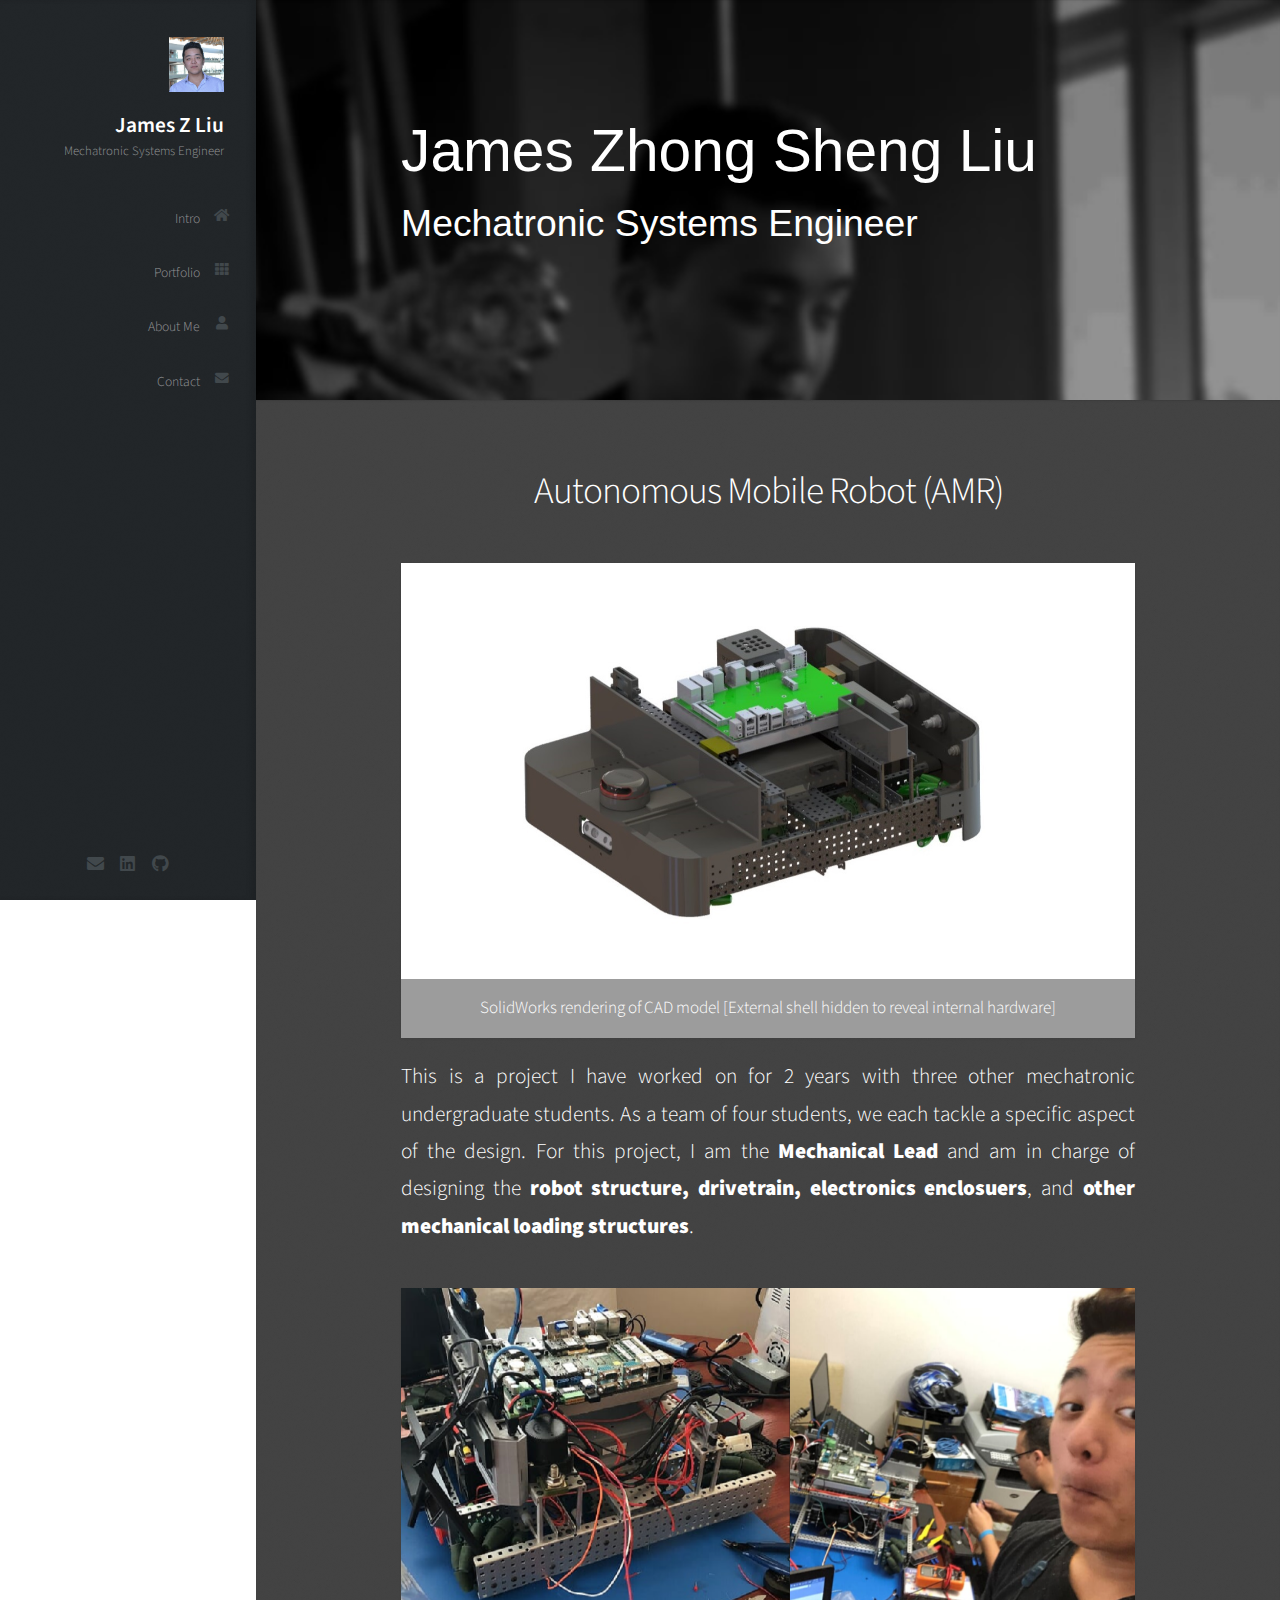
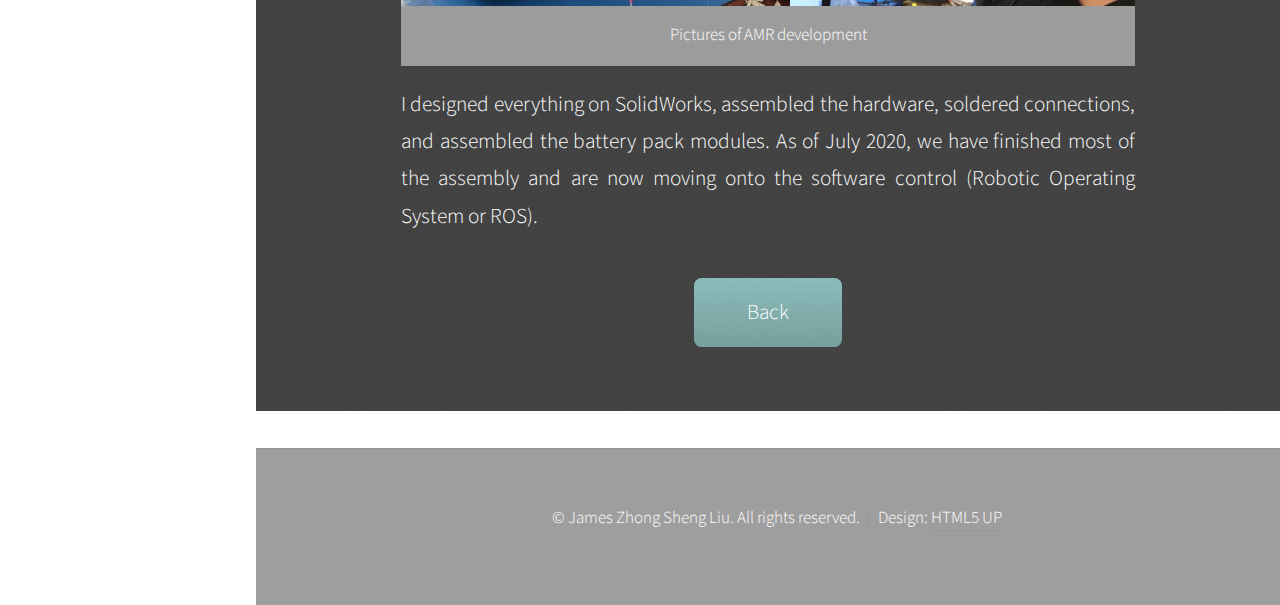
==== commit b96d5bc3: "added Mask Detector" ====
--- a/AMR.html
+++ b/AMR.html
@@ -85,7 +85,7 @@
 									</h3>
 								</header>
 							</article>
-							<p> This is a project I have worked on for 2 years with three other mechatronic 
+							<p style="text-align:justify;"> This is a project I have worked on for 2 years with three other mechatronic 
 								undergraduate students. As a team of four students, we each tackle a 
 								specific aspect of the design. For this project, I am the <emph>Mechanical Lead</emph>
 								and am in charge of designing the <emph>robot structure, drivetrain, electronics 
@@ -97,7 +97,7 @@
 									<h3>Pictures of AMR development</h3>
 								</header>
 							</article>
-							<p> I designed everything on SolidWorks, assembled the hardware, soldered 
+							<p style="text-align:justify;"> I designed everything on SolidWorks, assembled the hardware, soldered 
 								connections, and assembled the battery pack modules. As of 
 								July 2020, we have finished most of the assembly and are now 
 								moving onto the software control (Robotic Operating System or ROS).
--- a/assets/css/main.css
+++ b/assets/css/main.css
@@ -214,7 +214,7 @@
 		font-style: italic;
 	}
 
-	p, ul, ol, dl, table {
+	p, ol, dl, table {
 		margin-bottom: 2em;
 	}
 
@@ -226,7 +226,7 @@
 
 	.container {
 		margin: 0 auto;
-		max-width: 100%;
+		max-width: 80%;
 		width: 1400px;
 	}
 
@@ -342,7 +342,7 @@
 		.row > .col-4 {
 			width: 33.33333%;
 		}
-
+	
 		.row > .off-4 {
 			margin-left: 33.33333%;
 		}
@@ -1767,14 +1767,14 @@
 		}
 
 		.image.avatar48 {
-			width: 48px;
-			height: 48px;
+			width: 55px;
+			height: 55px;
 			background: #f00;
 		}
 
 			.image.avatar48 img {
-				width: 48px;
-				height: 48px;
+				width: 55px;
+				height: 55px;
 			}
 
 		.image.fit {
@@ -1806,7 +1806,7 @@
 /* List */
 
 	ul {
-		list-style: disc;
+		list-style: circle;
 		padding-left: 1em;
 	}
 
@@ -1995,6 +1995,12 @@
 		box-shadow: 0 0.05em 0.15em 0 rgba(0, 0, 0, 0.05);
 		margin-bottom: 40px;
 	}
+	
+		.item:hover .image {
+			/* opacity: 0.25; */
+			/* background-color: rgb(255, 255, 0); */
+			/* transition: .5s ease; */
+		}
 
 		.item header {
 			background: #9c9c9c;
@@ -2006,6 +2012,29 @@
 			.item header h3 {
 				font-size: 1em;
 			}
+
+	.item1 {
+		box-shadow: 0 0.05em 0.15em 0 rgba(0, 0, 0, 0.05);
+		margin-bottom: 40px;
+	}
+	
+		.item1:hover .image {
+			opacity: 0.25;
+			background-color: rgb(255, 255, 0);
+			transition: .5s ease;
+		}
+
+		.item1 header {
+			background: #9c9c9c;
+			margin: 0;
+			padding: 1em 0 1em 0;
+			font-size: 0.8em;
+		}
+
+			.item1 header h3 {
+				font-size: 1em;
+			}
+
 
 /* Icons */
 
@@ -2259,21 +2288,46 @@
 			}
 
 			#main > section.one {
-				background-color: #81918E;
+				background-color: #646464;
 				background-image: url("../../images/banner.jpg");
+				background-attachment: fixed;
+				background-repeat: no-repeat;
 				text-align: left;
 			}
 
-			#main > section.two {
+			#main > section.two { /*Portfolio */
 				background-color: #444444;
 			}
 
-			#main > section.three {
-				background-color: #9e9e9e;
-			}
-
-			#main > section.four {
+			#main > section.three { /*experience */
+				background-color: #646464;
+				background-image: url("../../images/VancouverWide.jpg");
+				background-attachment: fixed;
+				background-repeat: no-repeat;
+				width: 100%;
+			}
+
+			#main > section.four { /*skills */
+				text-align: left;
 				background-color: #444444;
+			}
+
+			#main > section.five {  /*About Me */
+				background-color: #646464;
+				/* background-image: url("../../images/lightGreyLines.png");
+				background-attachment: fixed;
+				background-size: cover;
+				background-position: center center; */
+			}
+			
+			#main > section.six {  /*Contact */
+				/* background-color: #646464; */
+				background-color: #646464;
+				background-image: url("../../images/banner.jpg");
+				background-attachment: fixed;
+				background-size: cover;
+				background-position: center center;
+				padding-top: 6em;
 			}
 
 /* Wide */
@@ -2619,14 +2673,17 @@
 
 			#main > section {
 				padding: 2em 0;
+				background-attachment: scroll;
 			}
 
 			#main section.cover {
 				padding: 4em 0em;
+				background-attachment: scroll;
 			}
 
 				#main section.cover header {
 					padding: 0 1em;
+					background-attachment: scroll;
 				}
 
 		/* Footer */
